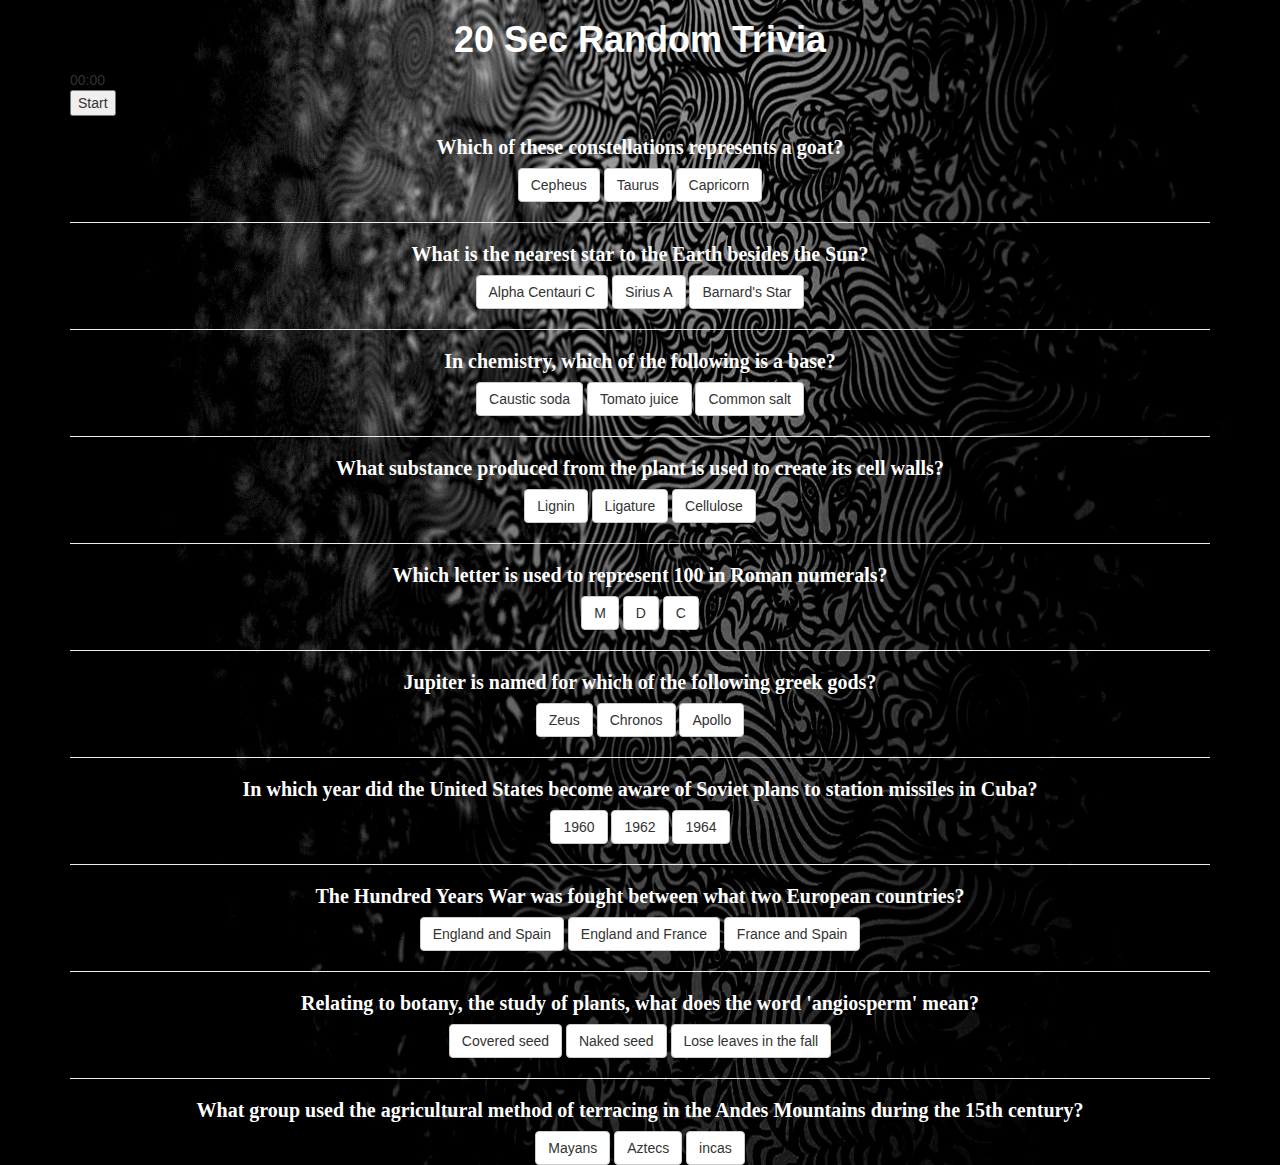
==== index.html @ 6a44dfc4 "hwweek5" ====
<!DOCTYPE html>
	<html>
	<head>
		<title>trivia game</title>
		
		<link rel="stylesheet" type="text/css" href="https://maxcdn.bootstrapcdn.com/bootstrap/3.3.7/css/bootstrap.min.css">
		<!-- javascript cdn -->
		<link rel="stylesheet" type="javascript" href="https://maxcdn.bootstrapcdn.com/bootstrap/3.3.7/js/bootstrap.min.js">
		<!-- jquery -->
		<script src="https://code.jquery.com/jquery-3.1.0.js" integrity="sha256-slogkvB1K3VOkzAI8QITxV3VzpOnkeNVsKvtkYLMjfk=" crossorigin="anonymous"></script>
	</head>
	
	<body background="assets/images/pack.jpg">
	<div class="container-fluid">
	<div class="row">
		<div class="col-md-12">
			<h1 id="head">20 Sec Random Trivia </h1>
		</div>
	</div>
	
		<div class="container">
		<div id="display">00:00</div>
		<button id="start">Start</button>
		<div class="text-center">
			    <h3>Which of these constellations represents a goat?</h3>	
				<button type="button"  id="mybutton" data-loading-text="loading" class="btn btn-default">Cepheus</button>
				<button type="button"  id="mybutton" data-loading-text="loading" class="btn btn-default">Taurus</button>
				<button type="button"  id="mybutton" data-loading-text="loading" class="btn btn-default">Capricorn</button>
				<hr>
				<h3>What is the nearest star to the Earth besides the Sun?</h3>
				<button type="button"  id="mybutton" data-loading-text="loading" class="btn btn-default">Alpha Centauri C</button>
				<button type="button"  id="mybutton" data-loading-text="loading" class="btn btn-default"> Sirius A</button>
				<button type="button"  id="mybutton" data-loading-text="loading" class="btn btn-default"> Barnard's Star</button>
				<hr>
				<h3>In chemistry, which of the following is a base?</h3>
				<button type="button"  id="mybutton" data-loading-text="loading" class="btn btn-default"> Caustic soda</button>
				<button type="button"  id="mybutton" data-loading-text="loading" class="btn btn-default"> Tomato juice</button>
				<button type="button"  id="mybutton" data-loading-text="loading" class="btn btn-default"> Common salt</button>
				<hr>
				<h3>What substance produced from the plant is used to create its cell walls?</h3>
				<button type="button"  id="mybutton" data-loading-text="loading" class="btn btn-default"> Lignin</button>
				<button type="button"  id="mybutton" data-loading-text="loading" class="btn btn-default"> Ligature</button>
				<button type="button"  id="mybutton" data-loading-text="loading" class="btn btn-default"> Cellulose</button>
				<hr>
				<h3>Which letter is used to represent 100 in Roman numerals?</h3>
				<button type="button"  id="mybutton" data-loading-text="loading" class="btn btn-default"> M</button>
				<button type="button"  id="mybutton" data-loading-text="loading" class="btn btn-default"> D</button>
				<button type="button"  id="mybutton" data-loading-text="loading" class="btn btn-default"> C</button>
				<hr>	
				<h3>Jupiter is named for which of the following greek gods?</h3>
				<button type="button"  id="mybutton" data-loading-text="loading" class="btn btn-default"> Zeus</button>
				<button type="button"  id="mybutton" data-loading-text="loading" class="btn btn-default"> Chronos</button>
				<button type="button"  id="mybutton" data-loading-text="loading" class="btn btn-default"> Apollo</button>
				<hr>
				<h3>In which year did the United States become aware of Soviet plans to station missiles in Cuba?</h3>
				<button type="button"  id="mybutton" data-loading-text="loading" class="btn btn-default"> 1960</button>
				<button type="button"  id="mybutton" data-loading-text="loading" class="btn btn-default"> 1962</button>
				<button type="button"  id="mybutton" data-loading-text="loading" class="btn btn-default"> 1964</button>
				<hr>
				<h3>The Hundred Years War was fought between what two European countries?</h3>
				<button type="button"  id="mybutton" data-loading-text="loading" class="btn btn-default"> England and Spain</button>
				<button type="button"  id="mybutton" data-loading-text="loading" class="btn btn-default"> England and France</button>
				<button type="button"  id="mybutton" data-loading-text="loading" class="btn btn-default"> France and Spain</button>
				<hr>
				<h3>Relating to botany, the study of plants, what does the word 'angiosperm' mean?</h3>
				<button type="button"  id="mybutton" data-loading-text="loading" class="btn btn-default"> Covered seed</button>
				<button type="button"  id="mybutton" data-loading-text="loading" class="btn btn-default"> Naked seed</button>
				<button type="button"  id="mybutton" data-loading-text="loading" class="btn btn-default"> Lose leaves in the fall</button>
				<hr>
				<h3>What group used the agricultural method of terracing in the Andes Mountains during the 15th century?</h3>
				<button type="button"  id="mybutton" data-loading-text="loading" class="btn btn-default"> Mayans</button>
				<button type="button"  id="mybutton" data-loading-text="loading" class="btn btn-default"> Aztecs</button>
				<button type="button"  id="mybutton" data-loading-text="loading" class="btn btn-default"> incas</button>
							
		</div>
	</body>
	
	<script type="text/javascript" src="assets/javascript/app.js"></script>
	<link rel="stylesheet" type="text/css" href="assets/css/style.css">
	</html>
---- assets/css/style.css ----
body{
	background-size: 100% 100%;
	background-image:center;
	background-repeat: no-repeat;
	
}
h3{
	font-family: serif;
	font-weight: bold;
	color:white;
	font-size:20px;
}
h1{
	text-align:center;
	font-weight: bold;
	color:white;
}

#display{
	size: 300px;

}
#start{
	background-color: none;
}
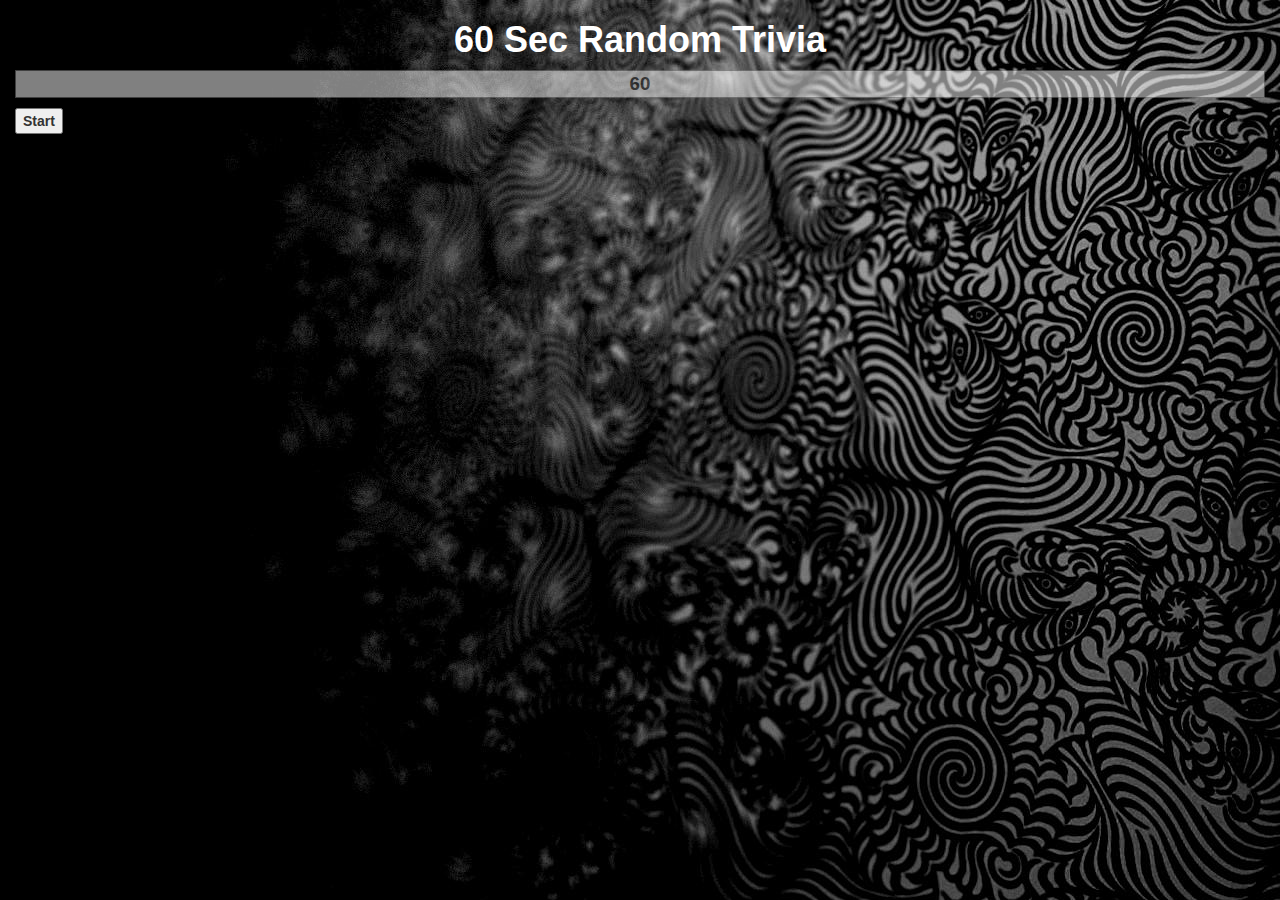
==== commit 8bd49340: "homework-week5" ====
--- a/index.html
+++ b/index.html
@@ -14,65 +14,104 @@
 	<div class="container-fluid">
 	<div class="row">
 		<div class="col-md-12">
-			<h1 id="head">20 Sec Random Trivia </h1>
+			<h1 id="head">60 Sec Random Trivia </h1>
 		</div>
 	</div>
-	
-		<div class="container">
-		<div id="display">00:00</div>
-		<button id="start">Start</button>
+	<audio autoplay loop>
+ 	<source src="assets/images/top1.mp3" type="audio/mpeg">
+	</audio>
+		<!-- timer -->
+		<p id="clock" type="text" readonly>60</p>
+    	<input id="startstoptimer" type="button" value="Start" onClick="startstop()"><br>
+
+    	<div class="jumbotron lol" >
+		<h2 class="right">Right Answers:</h2>
+		<h2 class="wrong">Wrong Answers:</h2>
+		</div>
+		
 		<div class="text-center">
+		<br>
+
 			    <h3>Which of these constellations represents a goat?</h3>	
-				<button type="button"  id="mybutton" data-loading-text="loading" class="btn btn-default">Cepheus</button>
-				<button type="button"  id="mybutton" data-loading-text="loading" class="btn btn-default">Taurus</button>
-				<button type="button"  id="mybutton" data-loading-text="loading" class="btn btn-default">Capricorn</button>
+			<div class="botones1">
+				<button type="button"  data-answer="right1" class="btn mybutton btn-default">Cepheus</button>
+				<button type="button"  data-answer="wrong1" class="btn mybutton btn-default">Taurus</button>
+				<button type="button"  data-answer="wrong1" class="btn mybutton btn-default">Capricorn</button>
+			</div>				
 				<hr>
+
 				<h3>What is the nearest star to the Earth besides the Sun?</h3>
-				<button type="button"  id="mybutton" data-loading-text="loading" class="btn btn-default">Alpha Centauri C</button>
-				<button type="button"  id="mybutton" data-loading-text="loading" class="btn btn-default"> Sirius A</button>
-				<button type="button"  id="mybutton" data-loading-text="loading" class="btn btn-default"> Barnard's Star</button>
+			<div class="botones2">
+				<button type="button"  data-answer="right2" class="btn mybutton btn-default">Alpha Centauri C</button>
+				<button type="button"  data-answer="wrong2" class="btn mybutton btn-default"> Sirius A</button>
+				<button type="button"  data-answer="wrong2" class="btn mybutton btn-default"> Barnard's Star</button>
+			</div>
 				<hr>
+
 				<h3>In chemistry, which of the following is a base?</h3>
-				<button type="button"  id="mybutton" data-loading-text="loading" class="btn btn-default"> Caustic soda</button>
-				<button type="button"  id="mybutton" data-loading-text="loading" class="btn btn-default"> Tomato juice</button>
-				<button type="button"  id="mybutton" data-loading-text="loading" class="btn btn-default"> Common salt</button>
+			<div class="botones3">
+				<button type="button"  data-answer="right3" class="btn mybutton btn-default"> Caustic soda</button>
+				<button type="button"  data-answer="wrong3" class="btn mybutton btn-default"> Tomato juice</button>
+				<button type="button"  data-answer="wrong3" class="btn mybutton btn-default"> Common salt</button>
+			</div>
 				<hr>
+
 				<h3>What substance produced from the plant is used to create its cell walls?</h3>
-				<button type="button"  id="mybutton" data-loading-text="loading" class="btn btn-default"> Lignin</button>
-				<button type="button"  id="mybutton" data-loading-text="loading" class="btn btn-default"> Ligature</button>
-				<button type="button"  id="mybutton" data-loading-text="loading" class="btn btn-default"> Cellulose</button>
+			<div class="botones4">
+				<button type="button"  data-answer="wrong4" class="btn mybutton btn-default"> Lignin</button>
+				<button type="button"  data-answer="wrong4" class="btn mybutton btn-default"> Ligature</button>
+				<button type="button"  data-answer="right4" class="btn mybutton btn-default"> Cellulose</button>
+			</div>
 				<hr>
+
 				<h3>Which letter is used to represent 100 in Roman numerals?</h3>
-				<button type="button"  id="mybutton" data-loading-text="loading" class="btn btn-default"> M</button>
-				<button type="button"  id="mybutton" data-loading-text="loading" class="btn btn-default"> D</button>
-				<button type="button"  id="mybutton" data-loading-text="loading" class="btn btn-default"> C</button>
-				<hr>	
+			<div class="botones5">
+				<button type="button"  data-answer="wrong5" class="btn mybutton btn-default"> M</button>
+				<button type="button"  data-answer="wrong5" class="btn mybutton btn-default"> D</button>
+				<button type="button"  data-answer="right5" class="btn mybutton btn-default"> C</button>
+			</div>
+				<hr>
+
 				<h3>Jupiter is named for which of the following greek gods?</h3>
-				<button type="button"  id="mybutton" data-loading-text="loading" class="btn btn-default"> Zeus</button>
-				<button type="button"  id="mybutton" data-loading-text="loading" class="btn btn-default"> Chronos</button>
-				<button type="button"  id="mybutton" data-loading-text="loading" class="btn btn-default"> Apollo</button>
+			<div class="botones6">
+				<button type="button"  data-answer="right6" class="btn mybutton btn-default"> Zeus</button>
+				<button type="button"  data-answer="wrong6" class="btn mybutton btn-default"> Chronos</button>
+				<button type="button"  data-answer="wrong6" class="btn mybutton btn-default"> Apollo</button>
+			</div>
 				<hr>
+
 				<h3>In which year did the United States become aware of Soviet plans to station missiles in Cuba?</h3>
-				<button type="button"  id="mybutton" data-loading-text="loading" class="btn btn-default"> 1960</button>
-				<button type="button"  id="mybutton" data-loading-text="loading" class="btn btn-default"> 1962</button>
-				<button type="button"  id="mybutton" data-loading-text="loading" class="btn btn-default"> 1964</button>
+			<div class="botones7">
+				<button type="button"  data-answer="wrong7" class="btn mybutton btn-default"> 1960</button>
+				<button type="button"  data-answer="right7" class="btn mybutton btn-default"> 1962</button>
+				<button type="button"  data-answer="wrong7" class="btn mybutton btn-default"> 1964</button>
+			</div>
 				<hr>
+
 				<h3>The Hundred Years War was fought between what two European countries?</h3>
-				<button type="button"  id="mybutton" data-loading-text="loading" class="btn btn-default"> England and Spain</button>
-				<button type="button"  id="mybutton" data-loading-text="loading" class="btn btn-default"> England and France</button>
-				<button type="button"  id="mybutton" data-loading-text="loading" class="btn btn-default"> France and Spain</button>
+			<div class="botones8">
+				<button type="button"  data-answer="wrong8" class="btn mybutton btn-default"> England and Spain</button>
+				<button type="button"  data-answer="right8" class="btn mybutton btn-default"> England and France</button>
+				<button type="button"  data-answer="wrong8" class="btn mybutton btn-default"> France and Spain</button>
+			</div>
 				<hr>
+
 				<h3>Relating to botany, the study of plants, what does the word 'angiosperm' mean?</h3>
-				<button type="button"  id="mybutton" data-loading-text="loading" class="btn btn-default"> Covered seed</button>
-				<button type="button"  id="mybutton" data-loading-text="loading" class="btn btn-default"> Naked seed</button>
-				<button type="button"  id="mybutton" data-loading-text="loading" class="btn btn-default"> Lose leaves in the fall</button>
+			<div class="botones9">
+				<button type="button"  data-answer="right9" class="btn mybutton btn-default"> Covered seed</button>
+				<button type="button"  data-answer="wrong9" class="btn mybutton btn-default"> Naked seed</button>
+				<button type="button"  data-answer="wrong9" class="btn mybutton btn-default"> Lose leaves in the fall</button>
+			</div>
 				<hr>
+
 				<h3>What group used the agricultural method of terracing in the Andes Mountains during the 15th century?</h3>
-				<button type="button"  id="mybutton" data-loading-text="loading" class="btn btn-default"> Mayans</button>
-				<button type="button"  id="mybutton" data-loading-text="loading" class="btn btn-default"> Aztecs</button>
-				<button type="button"  id="mybutton" data-loading-text="loading" class="btn btn-default"> incas</button>
-							
+			<div class="botones11">
+				<button type="button"  data-answer="wrong11" class="btn mybutton btn-default"> Mayans</button>
+				<button type="button"  data-answer="wrong11" class="btn mybutton btn-default"> Aztecs</button>
+				<button type="button"  data-answer="right11" class="btn mybutton btn-default"> incas</button>
+			</div>				
 		</div>
+		
 	</body>
 	
 	<script type="text/javascript" src="assets/javascript/app.js"></script>
--- a/assets/css/style.css
+++ b/assets/css/style.css
@@ -1,8 +1,15 @@
-body{
+html{
 	background-size: 100% 100%;
 	background-image:center;
 	background-repeat: no-repeat;
 	
+}
+.lol{
+	display: none;
+}
+
+button{
+
 }
 h3{
 	font-family: serif;
@@ -15,6 +22,13 @@
 	font-weight: bold;
 	color:white;
 }
+#clock{
+	text-align: center;
+	background-color:white;
+	border:1px solid gray;
+	font-weight:bold;
+	font-size:14pt;
+}
 
 #display{
 	size: 300px;
@@ -22,4 +36,14 @@
 }
 #start{
 	background-color: none;
+}
+#startstoptimer{
+	font-weight:bold;
+}
+.text-center{
+	display: none;
+}
+p{
+	opacity: 50%;
+
 }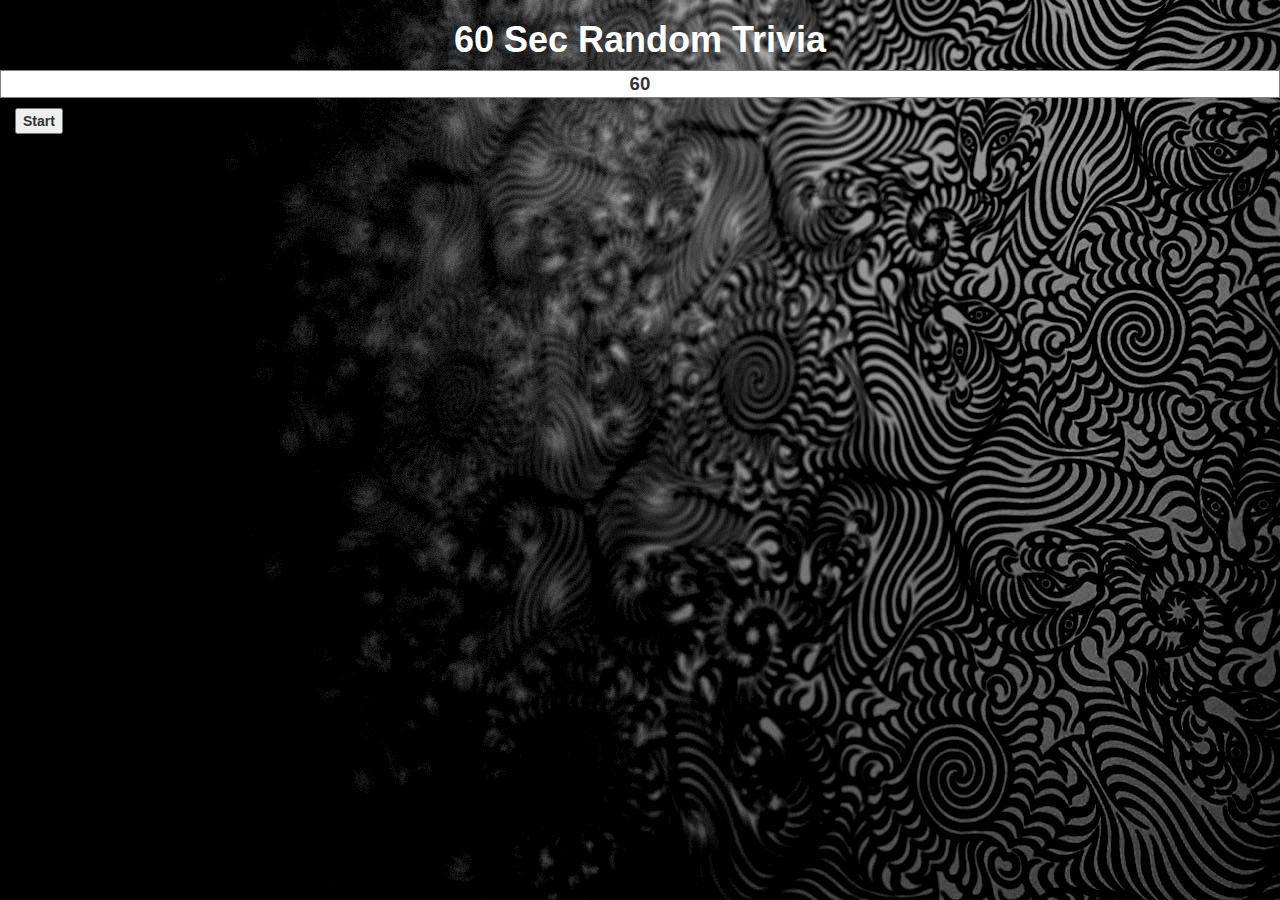
==== commit a295d341: "once again hw #ocd" ====
--- a/index.html
+++ b/index.html
@@ -21,14 +21,18 @@
  	<source src="assets/images/top1.mp3" type="audio/mpeg">
 	</audio>
 		<!-- timer -->
-		<p id="clock" type="text" readonly>60</p>
+		<div class="row">
+		<div class="tic"><p id="clock" type="text" readonly>60</p></div>
+		</div>
     	<input id="startstoptimer" type="button" value="Start" onClick="startstop()"><br>
-
+	<div class="row">
+		<div class="col-md-6">
     	<div class="jumbotron lol" >
 		<h2 class="right">Right Answers:</h2>
 		<h2 class="wrong">Wrong Answers:</h2>
 		</div>
-		
+	</div>
+	</div>
 		<div class="text-center">
 		<br>
 
--- a/assets/css/style.css
+++ b/assets/css/style.css
@@ -43,7 +43,7 @@
 .text-center{
 	display: none;
 }
-p{
-	opacity: 50%;
+.lol{
+	opacity: .5;
 
 }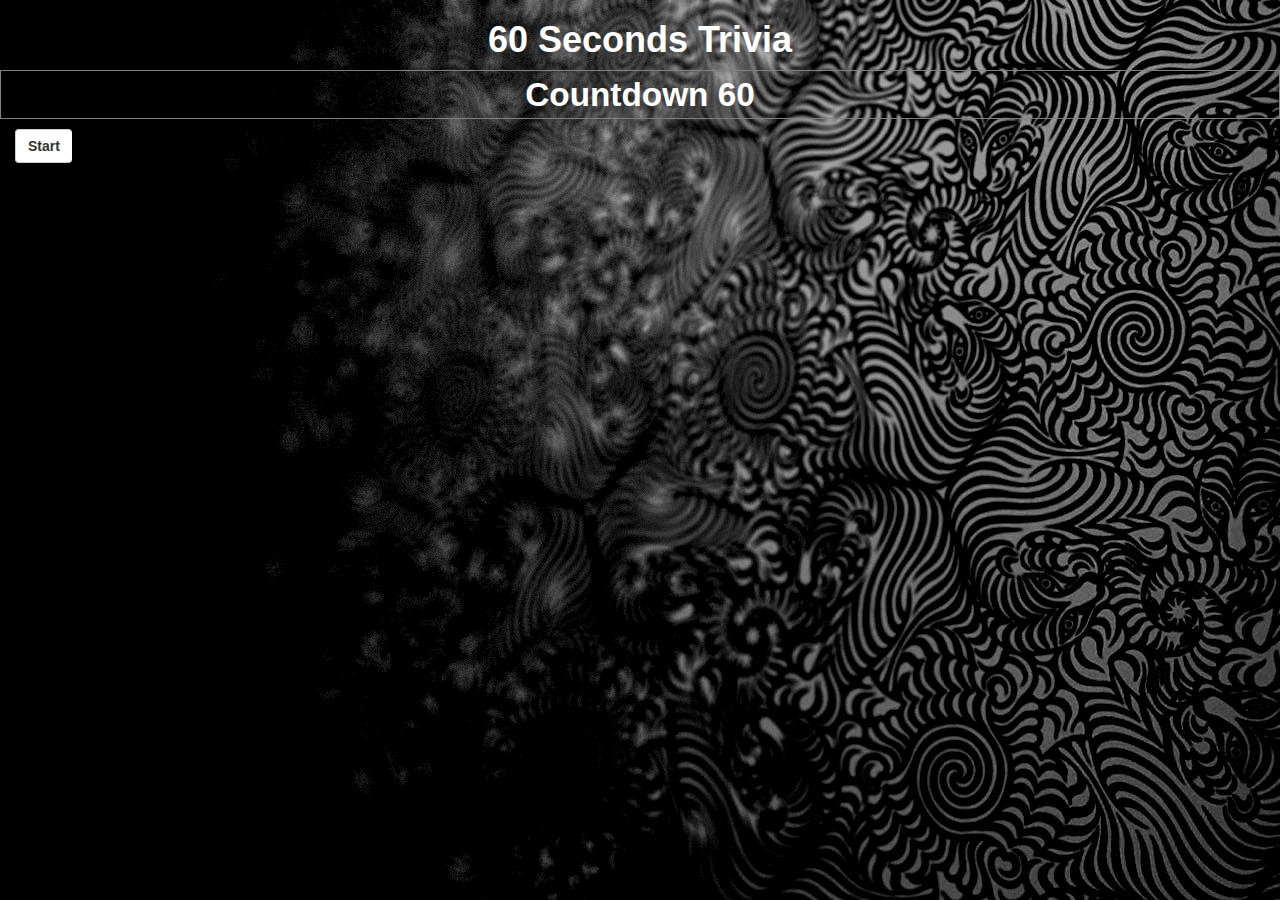
==== commit fa326ddb: "update" ====
--- a/index.html
+++ b/index.html
@@ -14,20 +14,23 @@
 	<div class="container-fluid">
 	<div class="row">
 		<div class="col-md-12">
-			<h1 id="head">60 Sec Random Trivia </h1>
+			<h1 id="head">60 Seconds Trivia </h1>
 		</div>
 	</div>
-	<audio autoplay loop>
+		<audio autoplay loop>
  	<source src="assets/images/top1.mp3" type="audio/mpeg">
-	</audio>
+		</audio>
+
 		<!-- timer -->
-		<div class="row">
-		<div class="tic"><p id="clock" type="text" readonly>60</p></div>
-		</div>
-    	<input id="startstoptimer" type="button" value="Start" onClick="startstop()"><br>
+
+	<div class="row">
+		<div class="tic"><p id="clock" type="text" readonly>Countdown 60</p></div>
+	</div>
+    	<button id="startstoptimer" type="button" class="btn btn-default" value="Start" onClick="startstop()">Start</button>
+    	<br>
 	<div class="row">
 		<div class="col-md-6">
-    	<div class="jumbotron lol" >
+    	<div class="jumbotron jumb" >
 		<h2 class="right">Right Answers:</h2>
 		<h2 class="wrong">Wrong Answers:</h2>
 		</div>
@@ -35,12 +38,15 @@
 	</div>
 		<div class="text-center">
 		<br>
-
+			<hr>
 			    <h3>Which of these constellations represents a goat?</h3>	
 			<div class="botones1">
 				<button type="button"  data-answer="right1" class="btn mybutton btn-default">Cepheus</button>
+
 				<button type="button"  data-answer="wrong1" class="btn mybutton btn-default">Taurus</button>
+
 				<button type="button"  data-answer="wrong1" class="btn mybutton btn-default">Capricorn</button>
+
 			</div>				
 				<hr>
 
--- a/assets/css/style.css
+++ b/assets/css/style.css
@@ -1,14 +1,18 @@
 html{
 	background-size: 100% 100%;
-	background-image:center;
+
 	background-repeat: no-repeat;
 	
 }
-.lol{
+.jumb{
 	display: none;
 }
 
-button{
+.btn{
+	
+	margin-right: 30px;
+	border-right: 30px;
+	background-color: white;
 
 }
 h3{
@@ -24,10 +28,11 @@
 }
 #clock{
 	text-align: center;
-	background-color:white;
+	opacity: 50;
 	border:1px solid gray;
 	font-weight:bold;
-	font-size:14pt;
+	font-size:25pt;
+	color: white;
 }
 
 #display{
@@ -46,4 +51,4 @@
 .lol{
 	opacity: .5;
 
-}+}
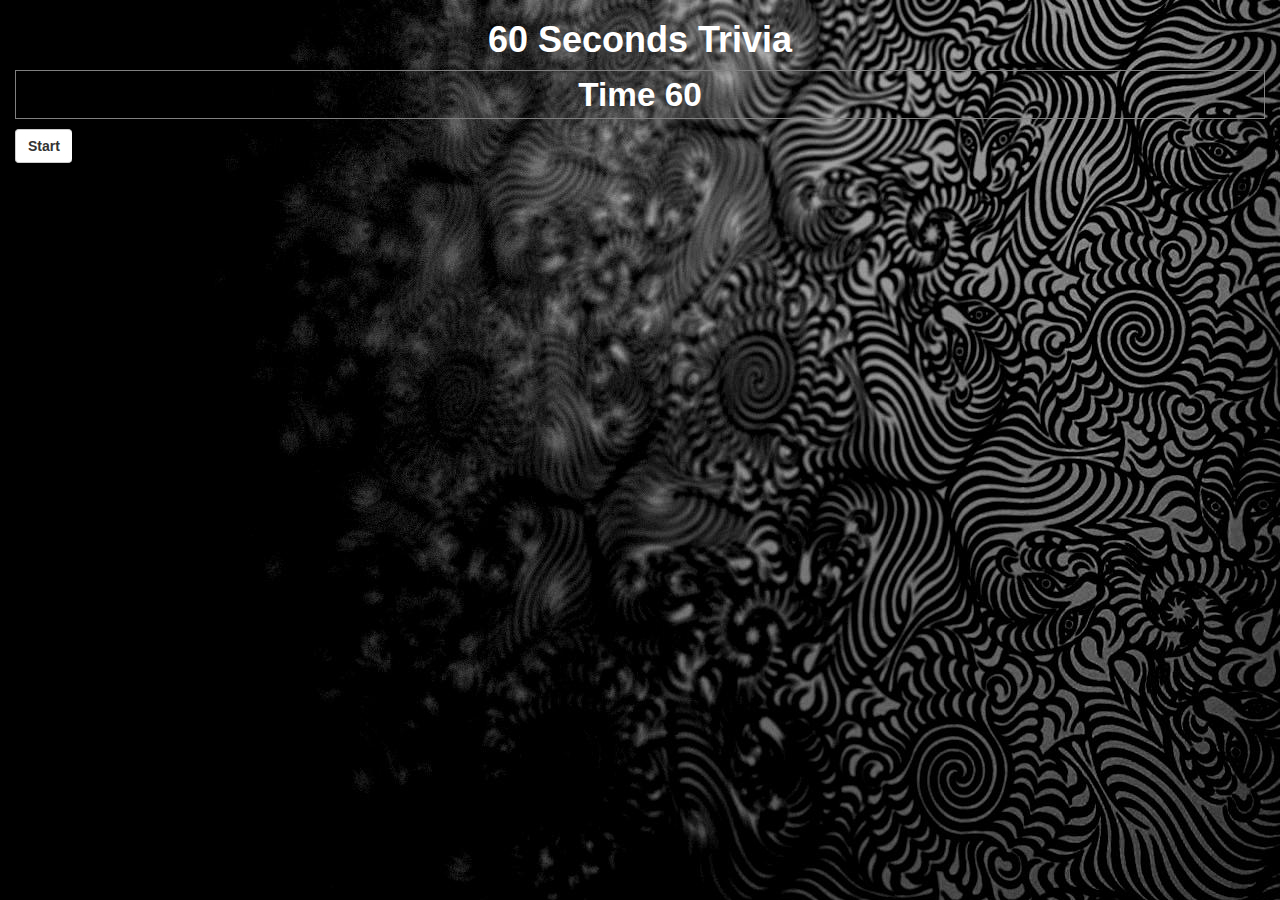
==== commit 15ad1976: "update" ====
--- a/index.html
+++ b/index.html
@@ -22,9 +22,9 @@
 		</audio>
 
 		<!-- timer -->
-
-	<div class="row">
-		<div class="tic"><p id="clock" type="text" readonly>Countdown 60</p></div>
+<div class="main-panel">
+	<div class="row-md-6">
+		<div class="tic"><p id="clock" type="text" readonly>Time 60</p></div>
 	</div>
     	<button id="startstoptimer" type="button" class="btn btn-default" value="Start" onClick="startstop()">Start</button>
     	<br>
@@ -121,7 +121,7 @@
 				<button type="button"  data-answer="right11" class="btn mybutton btn-default"> incas</button>
 			</div>				
 		</div>
-		
+	</div>
 	</body>
 	
 	<script type="text/javascript" src="assets/javascript/app.js"></script>
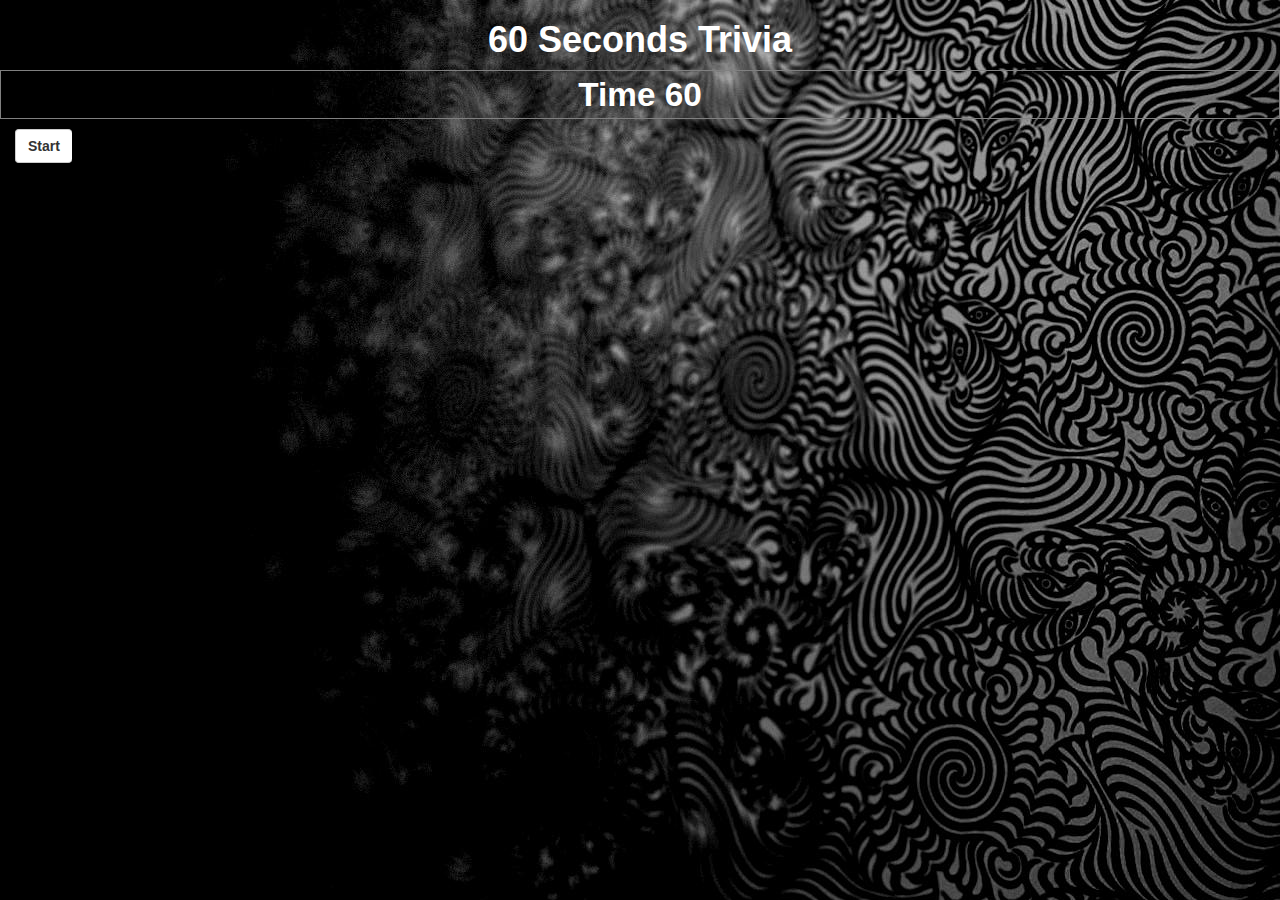
==== commit 94c6cd4c: "update" ====
--- a/index.html
+++ b/index.html
@@ -22,8 +22,7 @@
 		</audio>
 
 		<!-- timer -->
-<div class="main-panel">
-	<div class="row-md-6">
+	<div class="row">
 		<div class="tic"><p id="clock" type="text" readonly>Time 60</p></div>
 	</div>
     	<button id="startstoptimer" type="button" class="btn btn-default" value="Start" onClick="startstop()">Start</button>
@@ -121,7 +120,6 @@
 				<button type="button"  data-answer="right11" class="btn mybutton btn-default"> incas</button>
 			</div>				
 		</div>
-	</div>
 	</body>
 	
 	<script type="text/javascript" src="assets/javascript/app.js"></script>
--- a/assets/css/style.css
+++ b/assets/css/style.css
@@ -48,7 +48,7 @@
 .text-center{
 	display: none;
 }
-.lol{
+.jumb{
 	opacity: .5;
 
 }
